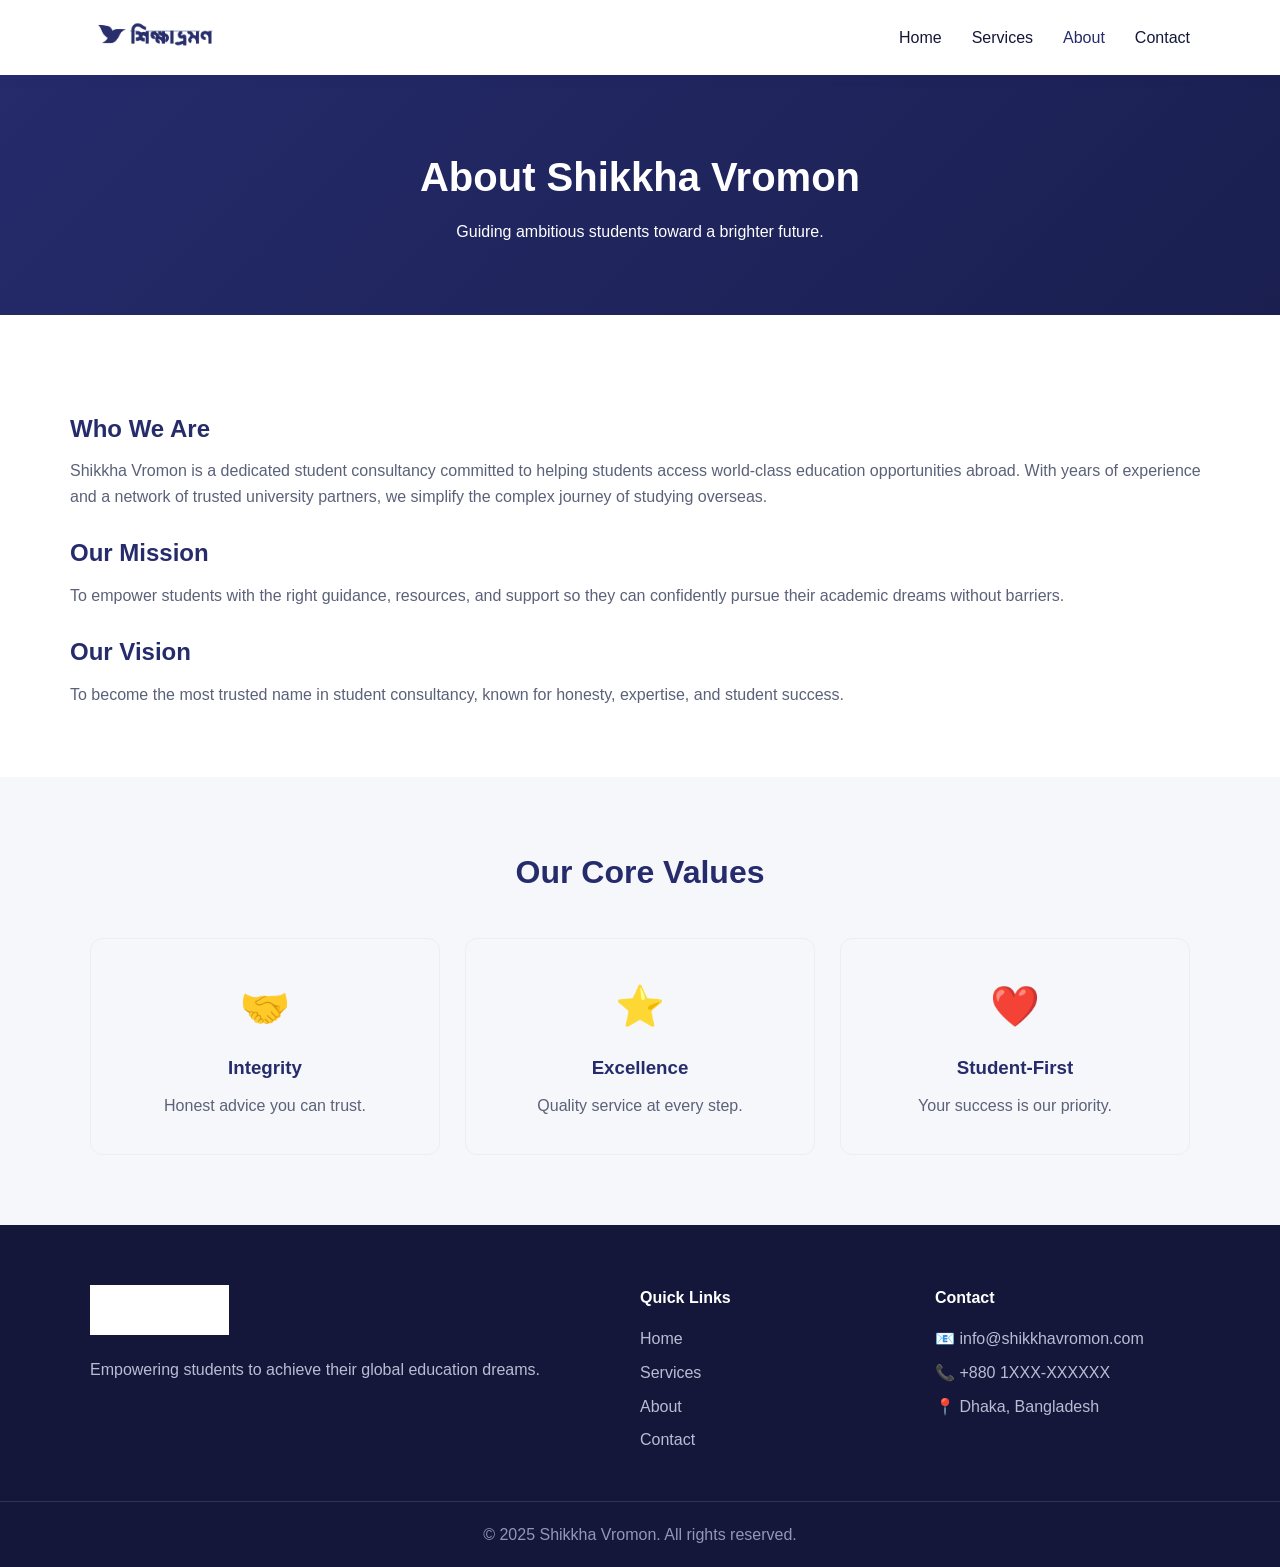
==== about.html @ 09c28247 "Initial commit - Shikkha Vromon website" ====
<!DOCTYPE html>
<html lang="en">
<head>
  <meta charset="UTF-8" />
  <meta name="viewport" content="width=device-width, initial-scale=1.0" />
  <title>About | Shikkha Vromon</title>
  <link rel="stylesheet" href="css/style.css" />
</head>
<body>
  <header class="navbar">
    <div class="container nav-container">
      <a href="index.html" class="logo">
  <img src="images/logo.png" alt="Shikkha Vromon" class="logo-img" />
</a>
      <nav>
        <input type="checkbox" id="nav-toggle" class="nav-toggle" />
        <label for="nav-toggle" class="nav-toggle-label"><span></span></label>
        <ul class="nav-links">
          <li><a href="index.html">Home</a></li>
          <li><a href="services.html">Services</a></li>
          <li><a href="about.html" class="active">About</a></li>
          <li><a href="contact.html">Contact</a></li>
        </ul>
      </nav>
    </div>
  </header>

  <section class="page-header">
    <div class="container">
      <h1>About Shikkha Vromon</h1>
      <p>Guiding ambitious students toward a brighter future.</p>
    </div>
  </section>

  <section class="about-section container">
    <div class="about-text">
      <h2>Who We Are</h2>
      <p>Shikkha Vromon is a dedicated student consultancy committed to helping students access world-class education opportunities abroad. With years of experience and a network of trusted university partners, we simplify the complex journey of studying overseas.</p>
      <h2>Our Mission</h2>
      <p>To empower students with the right guidance, resources, and support so they can confidently pursue their academic dreams without barriers.</p>
      <h2>Our Vision</h2>
      <p>To become the most trusted name in student consultancy, known for honesty, expertise, and student success.</p>
    </div>
  </section>

  <section class="values">
    <div class="container">
      <h2 class="section-title">Our Core Values</h2>
      <div class="features-grid">
        <div class="feature-card"><div class="icon">🤝</div><h3>Integrity</h3><p>Honest advice you can trust.</p></div>
        <div class="feature-card"><div class="icon">⭐</div><h3>Excellence</h3><p>Quality service at every step.</p></div>
        <div class="feature-card"><div class="icon">❤️</div><h3>Student-First</h3><p>Your success is our priority.</p></div>
      </div>
    </div>
  </section>

  <footer class="footer">
    <div class="container footer-grid">
      <div>
       <img src="images/logo.png" alt="Shikkha Vromon" class="footer-logo" />

        <p>Empowering students to achieve their global education dreams.</p>
      </div>
      <div>
        <h4>Quick Links</h4>
        <ul>
          <li><a href="index.html">Home</a></li>
          <li><a href="services.html">Services</a></li>
          <li><a href="about.html">About</a></li>
          <li><a href="contact.html">Contact</a></li>
        </ul>
      </div>
      <div>
        <h4>Contact</h4>
        <p>📧 info@shikkhavromon.com</p>
        <p>📞 +880 1XXX-XXXXXX</p>
        <p>📍 Dhaka, Bangladesh</p>
      </div>
    </div>
    <div class="footer-bottom">
      <p>&copy; 2025 Shikkha Vromon. All rights reserved.</p>
    </div>
  </footer>
</body>
</html>
---- css/style.css ----
:root {
  --primary: #252b6b;        /* your logo navy */
  --primary-dark: #1a1f50;   /* darker shade */
  --primary-light: #353d8f;  /* lighter shade */
  --accent: #f5a623;         /* warm gold accent */
  --dark: #14173a;
  --gray: #5b6178;
  --light: #f6f7fb;
  --white: #ffffff;
}

* { margin: 0; padding: 0; box-sizing: border-box; }

body {
  font-family: 'Segoe UI', Tahoma, sans-serif;
  color: var(--dark);
  line-height: 1.6;
  background: var(--white);
}

.container { max-width: 1140px; margin: 0 auto; padding: 0 20px; }

a { text-decoration: none; color: inherit; }
ul { list-style: none; }

/* Navbar */
.navbar {
  background: var(--white);
  box-shadow: 0 2px 12px rgba(37, 43, 107, 0.08);
  position: sticky; top: 0; z-index: 100;
}
.nav-container { display: flex; justify-content: space-between; align-items: center; height: 75px; }

.logo-img { height: 48px; width: auto; display: block; }
.footer-logo { height: 50px; width: auto; margin-bottom: 15px; filter: brightness(0) invert(1); }

.nav-links { display: flex; gap: 30px; }
.nav-links a { font-weight: 500; transition: color .2s; }
.nav-links a:hover, .nav-links a.active { color: var(--primary); }

.nav-toggle { display: none; }
.nav-toggle-label { display: none; cursor: pointer; }
.nav-toggle-label span,
.nav-toggle-label span::before,
.nav-toggle-label span::after {
  display: block; background: var(--primary); height: 3px; width: 26px; border-radius: 3px; position: relative;
}
.nav-toggle-label span::before, .nav-toggle-label span::after { content: ''; position: absolute; }
.nav-toggle-label span::before { bottom: 8px; }
.nav-toggle-label span::after { top: 8px; }

/* Buttons */
.btn {
  display: inline-block; padding: 12px 28px; border-radius: 8px;
  font-weight: 600; transition: all .25s; cursor: pointer; border: none;
}
.btn-primary { background: var(--accent); color: var(--dark); }
.btn-primary:hover { background: #e0951a; transform: translateY(-2px); }
.btn-outline { border: 2px solid #fff; color: #fff; }
.btn-outline:hover { background: #fff; color: var(--primary); }

/* Hero */
.hero {
  background: linear-gradient(135deg, var(--primary) 0%, var(--primary-dark) 100%);
  color: #fff; padding: 100px 0; text-align: center;
}
.hero h1 { font-size: 2.8rem; margin-bottom: 20px; }
.hero p { font-size: 1.2rem; max-width: 650px; margin: 0 auto 35px; opacity: .95; }
.hero-buttons { display: flex; gap: 16px; justify-content: center; flex-wrap: wrap; }

/* Section title */
.section-title { text-align: center; font-size: 2rem; margin-bottom: 40px; color: var(--primary); }

/* Features */
.features { padding: 80px 0; }
.features-grid { display: grid; grid-template-columns: repeat(auto-fit, minmax(240px, 1fr)); gap: 25px; }
.feature-card {
  background: var(--light); padding: 35px 25px; border-radius: 12px; text-align: center;
  border: 1px solid #eceef5;
  transition: transform .25s, box-shadow .25s;
}
.feature-card:hover { transform: translateY(-6px); box-shadow: 0 12px 30px rgba(37, 43, 107, 0.12); }
.feature-card .icon { font-size: 2.5rem; margin-bottom: 15px; }
.feature-card h3 { margin-bottom: 10px; color: var(--primary); }
.feature-card p { color: var(--gray); }

/* Stats */
.stats { background: var(--primary); color: #fff; padding: 60px 0; }
.stats-grid { display: grid; grid-template-columns: repeat(auto-fit, minmax(150px,1fr)); gap: 30px; text-align: center; }
.stat h3 { font-size: 2.5rem; color: var(--accent); }
.stat p { opacity: .9; }

/* CTA */
.cta { text-align: center; padding: 80px 20px; }
.cta h2 { font-size: 2rem; margin-bottom: 15px; color: var(--primary); }
.cta p { color: var(--gray); margin-bottom: 25px; }

/* Page header */
.page-header {
  background: linear-gradient(135deg, var(--primary) 0%, var(--primary-dark) 100%);
  color: #fff; padding: 70px 0; text-align: center;
}
.page-header h1 { font-size: 2.5rem; margin-bottom: 10px; }

/* About */
.about-section { padding: 70px 0; }
.about-text h2 { color: var(--primary); margin: 25px 0 10px; }
.about-text p { color: var(--gray); }
.values { background: var(--light); padding: 70px 0; }

/* Contact */
.contact-section {
  padding: 70px 0; display: grid; grid-template-columns: 2fr 1fr; gap: 40px;
}
.contact-form { background: var(--light); padding: 35px; border-radius: 12px; border: 1px solid #eceef5; }
.form-group { margin-bottom: 20px; }
.form-group label { display: block; margin-bottom: 6px; font-weight: 500; }
.form-group input, .form-group select, .form-group textarea {
  width: 100%; padding: 12px; border: 1px solid #cbd0e0; border-radius: 8px; font-size: 1rem; font-family: inherit;
}
.form-group input:focus, .form-group textarea:focus, .form-group select:focus {
  outline: none; border-color: var(--primary);
}
.form-status { margin-top: 15px; font-weight: 600; }
.form-status.success { color: #16a34a; }
.form-status.error { color: #dc2626; }
.contact-info { background: var(--primary); color: #fff; padding: 35px; border-radius: 12px; height: fit-content; }
.contact-info h3 { margin-bottom: 18px; }
.contact-info p { margin-bottom: 12px; }

/* Footer */
.footer { background: var(--dark); color: #fff; padding: 60px 0 0; }
.footer-grid { display: grid; grid-template-columns: 2fr 1fr 1fr; gap: 40px; padding-bottom: 40px; }
.footer p { color: #b9bdd4; margin-bottom: 8px; }
.footer h4 { margin-bottom: 16px; color: #fff; }
.footer ul li { margin-bottom: 8px; }
.footer ul li a { color: #b9bdd4; transition: color .2s; }
.footer ul li a:hover { color: var(--accent); }
.footer-bottom { border-top: 1px solid rgba(255,255,255,0.12); text-align: center; padding: 20px; }
.footer-bottom p { color: #9197b8; margin: 0; }

/* Mobile */
@media (max-width: 768px) {
  .nav-toggle-label { display: block; }
  .nav-links {
    position: absolute; top: 75px; left: 0; right: 0;
    background: #fff; flex-direction: column; gap: 0;
    box-shadow: 0 8px 16px rgba(0,0,0,0.1);
    max-height: 0; overflow: hidden; transition: max-height .3s ease;
  }
  .nav-toggle:checked ~ .nav-links { max-height: 320px; }
  .nav-links li { padding: 14px 20px; border-top: 1px solid #f0f1f7; }
  .hero h1 { font-size: 2rem; }
  .hero p { font-size: 1rem; }
  .contact-section { grid-template-columns: 1fr; }
  .footer-grid { grid-template-columns: 1fr; gap: 25px; }
}
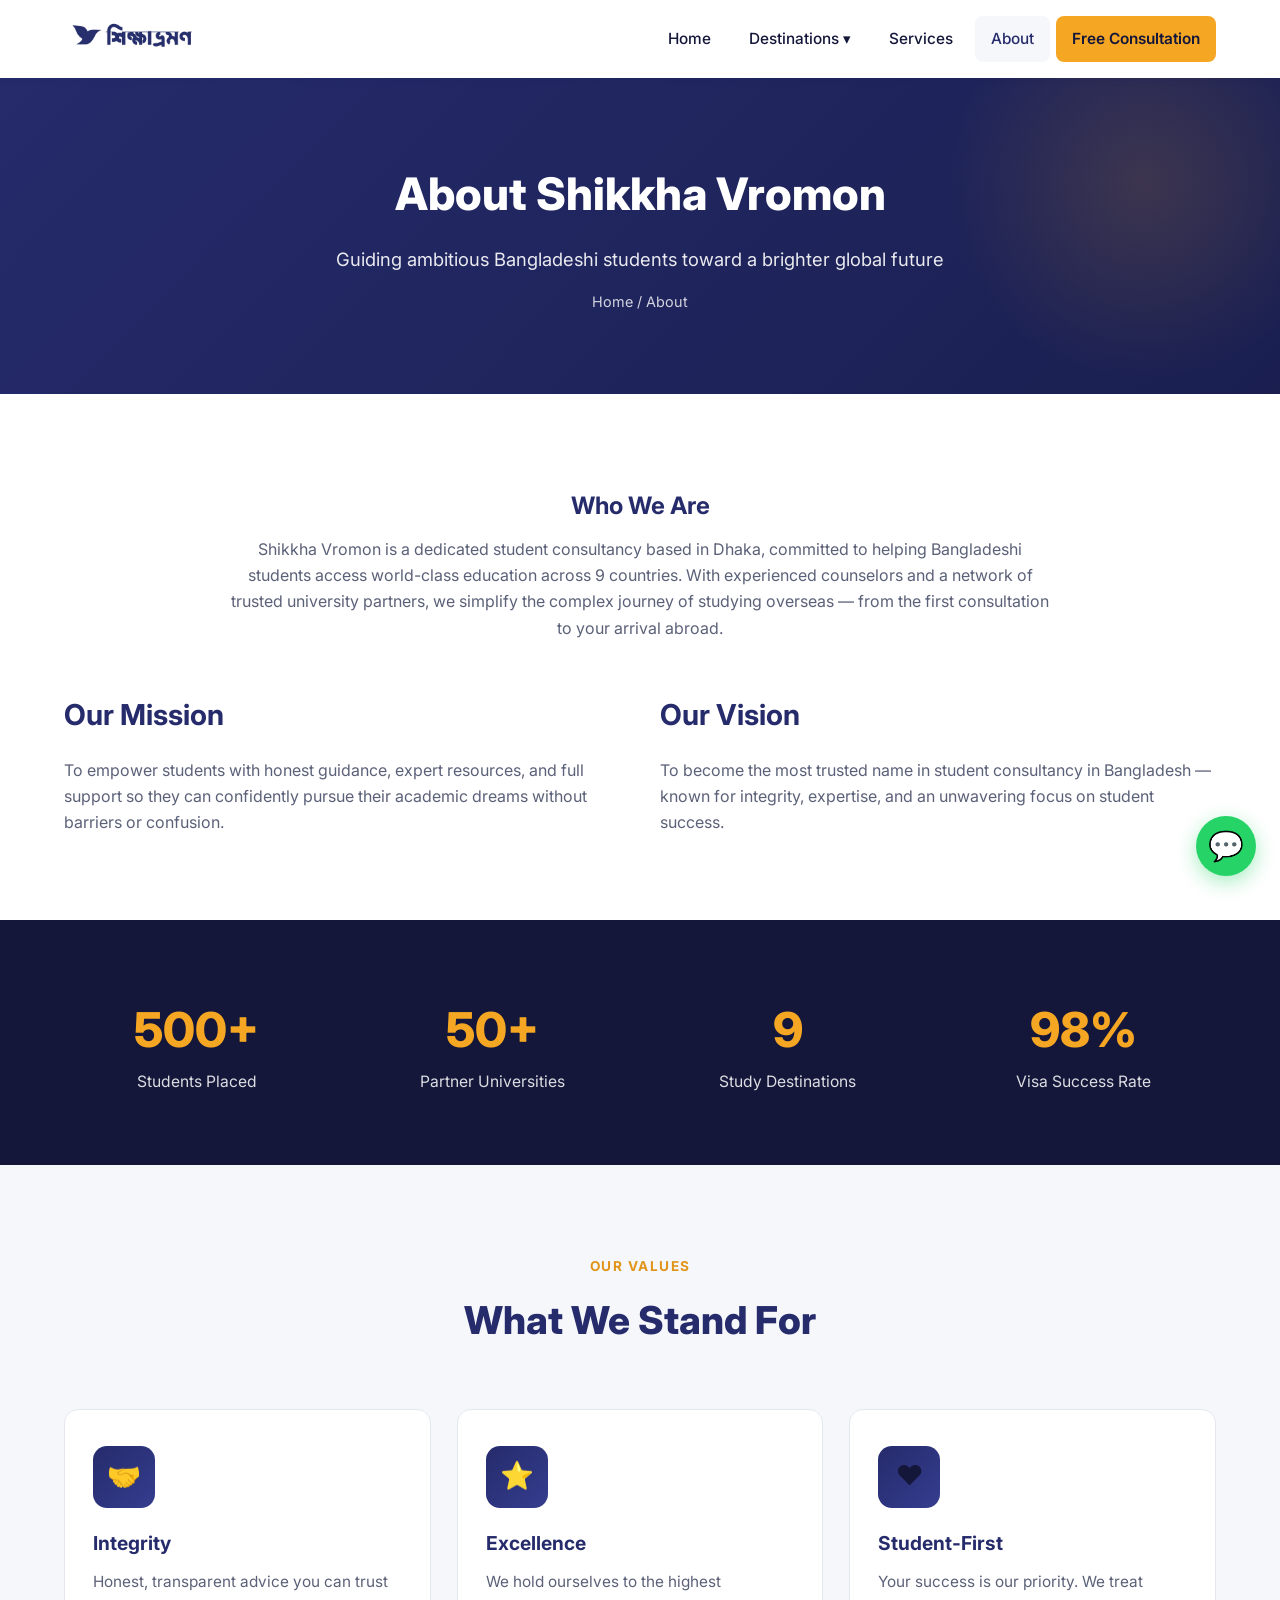
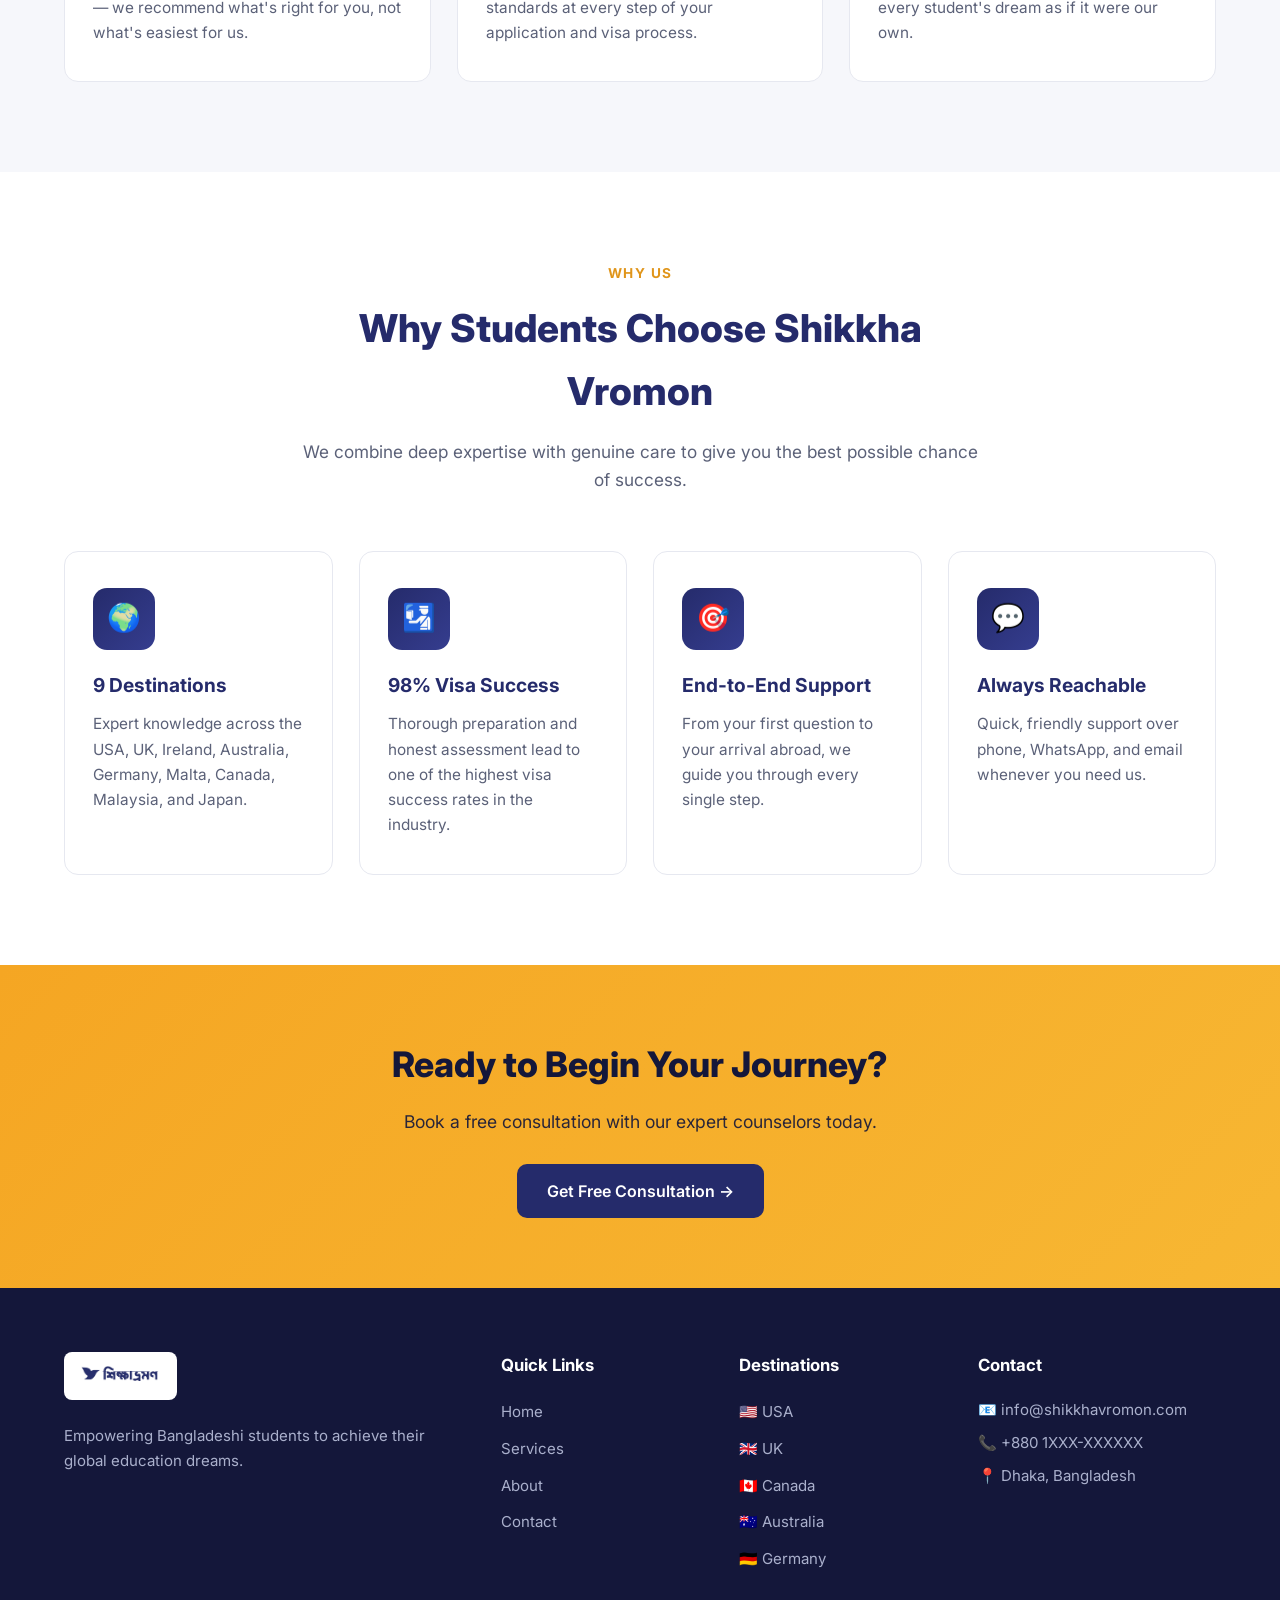
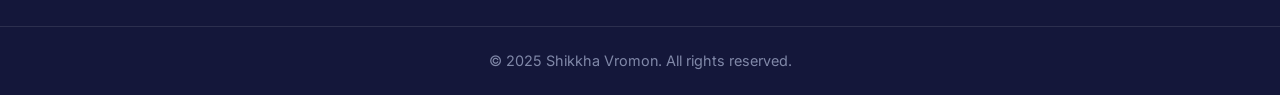
==== commit f74dd276: "Add full multi-country study abroad website" ====
--- a/about.html
+++ b/about.html
@@ -4,22 +4,37 @@
   <meta charset="UTF-8" />
   <meta name="viewport" content="width=device-width, initial-scale=1.0" />
   <title>About | Shikkha Vromon</title>
+  <meta name="description" content="Learn about Shikkha Vromon — a trusted student consultancy in Dhaka helping Bangladeshi students study abroad in 9 countries." />
+  <link rel="preconnect" href="https://fonts.googleapis.com" />
+  <link href="https://fonts.googleapis.com/css2?family=Inter:wght@400;500;600;700;800&display=swap" rel="stylesheet" />
   <link rel="stylesheet" href="css/style.css" />
 </head>
 <body>
   <header class="navbar">
     <div class="container nav-container">
-      <a href="index.html" class="logo">
-  <img src="images/logo.png" alt="Shikkha Vromon" class="logo-img" />
-</a>
+      <a href="index.html" class="logo"><img src="images/logo.png" alt="Shikkha Vromon" class="logo-img" /></a>
       <nav>
         <input type="checkbox" id="nav-toggle" class="nav-toggle" />
         <label for="nav-toggle" class="nav-toggle-label"><span></span></label>
         <ul class="nav-links">
           <li><a href="index.html">Home</a></li>
+          <li class="dropdown">
+            <a href="index.html#destinations">Destinations ▾</a>
+            <div class="dropdown-menu">
+              <a href="usa.html"><span class="flag">🇺🇸</span> United States</a>
+              <a href="uk.html"><span class="flag">🇬🇧</span> United Kingdom</a>
+              <a href="ireland.html"><span class="flag">🇮🇪</span> Ireland</a>
+              <a href="australia.html"><span class="flag">🇦🇺</span> Australia</a>
+              <a href="germany.html"><span class="flag">🇩🇪</span> Germany</a>
+              <a href="malta.html"><span class="flag">🇲🇹</span> Malta</a>
+              <a href="canada.html"><span class="flag">🇨🇦</span> Canada</a>
+              <a href="malaysia.html"><span class="flag">🇲🇾</span> Malaysia</a>
+              <a href="japan.html"><span class="flag">🇯🇵</span> Japan</a>
+            </div>
+          </li>
           <li><a href="services.html">Services</a></li>
           <li><a href="about.html" class="active">About</a></li>
-          <li><a href="contact.html">Contact</a></li>
+          <li><a href="contact.html" class="nav-cta">Free Consultation</a></li>
         </ul>
       </nav>
     </div>
@@ -28,58 +43,86 @@
   <section class="page-header">
     <div class="container">
       <h1>About Shikkha Vromon</h1>
-      <p>Guiding ambitious students toward a brighter future.</p>
+      <p>Guiding ambitious Bangladeshi students toward a brighter global future</p>
+      <div class="breadcrumb"><a href="index.html">Home</a> / About</div>
     </div>
   </section>
 
-  <section class="about-section container">
-    <div class="about-text">
-      <h2>Who We Are</h2>
-      <p>Shikkha Vromon is a dedicated student consultancy committed to helping students access world-class education opportunities abroad. With years of experience and a network of trusted university partners, we simplify the complex journey of studying overseas.</p>
-      <h2>Our Mission</h2>
-      <p>To empower students with the right guidance, resources, and support so they can confidently pursue their academic dreams without barriers.</p>
-      <h2>Our Vision</h2>
-      <p>To become the most trusted name in student consultancy, known for honesty, expertise, and student success.</p>
-    </div>
-  </section>
+  <section class="about-section">
+    <div class="container">
+      <div class="about-text" style="max-width:820px;margin:0 auto;text-align:center">
+        <h2>Who We Are</h2>
+        <p>Shikkha Vromon is a dedicated student consultancy based in Dhaka, committed to helping Bangladeshi students access world-class education across 9 countries. With experienced counselors and a network of trusted university partners, we simplify the complex journey of studying overseas — from the first consultation to your arrival abroad.</p>
+      </div>
 
-  <section class="values">
-    <div class="container">
-      <h2 class="section-title">Our Core Values</h2>
-      <div class="features-grid">
-        <div class="feature-card"><div class="icon">🤝</div><h3>Integrity</h3><p>Honest advice you can trust.</p></div>
-        <div class="feature-card"><div class="icon">⭐</div><h3>Excellence</h3><p>Quality service at every step.</p></div>
-        <div class="feature-card"><div class="icon">❤️</div><h3>Student-First</h3><p>Your success is our priority.</p></div>
+      <div class="info-grid" style="margin-top:50px">
+        <div class="info-block">
+          <h2>Our Mission</h2>
+          <p>To empower students with honest guidance, expert resources, and full support so they can confidently pursue their academic dreams without barriers or confusion.</p>
+        </div>
+        <div class="info-block">
+          <h2>Our Vision</h2>
+          <p>To become the most trusted name in student consultancy in Bangladesh — known for integrity, expertise, and an unwavering focus on student success.</p>
+        </div>
       </div>
     </div>
   </section>
 
+  <section class="stats">
+    <div class="container stats-grid">
+      <div class="stat"><h3>500+</h3><p>Students Placed</p></div>
+      <div class="stat"><h3>50+</h3><p>Partner Universities</p></div>
+      <div class="stat"><h3>9</h3><p>Study Destinations</p></div>
+      <div class="stat"><h3>98%</h3><p>Visa Success Rate</p></div>
+    </div>
+  </section>
+
+  <section class="section-pad values">
+    <div class="container">
+      <div class="section-head">
+        <span class="section-tag">Our Values</span>
+        <h2>What We Stand For</h2>
+      </div>
+      <div class="features-grid">
+        <div class="feature-card"><div class="icon">🤝</div><h3>Integrity</h3><p>Honest, transparent advice you can trust — we recommend what's right for you, not what's easiest for us.</p></div>
+        <div class="feature-card"><div class="icon">⭐</div><h3>Excellence</h3><p>We hold ourselves to the highest standards at every step of your application and visa process.</p></div>
+        <div class="feature-card"><div class="icon">❤️</div><h3>Student-First</h3><p>Your success is our priority. We treat every student's dream as if it were our own.</p></div>
+      </div>
+    </div>
+  </section>
+
+  <section class="section-pad">
+    <div class="container">
+      <div class="section-head">
+        <span class="section-tag">Why Us</span>
+        <h2>Why Students Choose Shikkha Vromon</h2>
+        <p>We combine deep expertise with genuine care to give you the best possible chance of success.</p>
+      </div>
+      <div class="features-grid">
+        <div class="feature-card"><div class="icon">🌍</div><h3>9 Destinations</h3><p>Expert knowledge across the USA, UK, Ireland, Australia, Germany, Malta, Canada, Malaysia, and Japan.</p></div>
+        <div class="feature-card"><div class="icon">🛂</div><h3>98% Visa Success</h3><p>Thorough preparation and honest assessment lead to one of the highest visa success rates in the industry.</p></div>
+        <div class="feature-card"><div class="icon">🎯</div><h3>End-to-End Support</h3><p>From your first question to your arrival abroad, we guide you through every single step.</p></div>
+        <div class="feature-card"><div class="icon">💬</div><h3>Always Reachable</h3><p>Quick, friendly support over phone, WhatsApp, and email whenever you need us.</p></div>
+      </div>
+    </div>
+  </section>
+
+  <section class="cta-banner">
+    <h2>Ready to Begin Your Journey?</h2>
+    <p>Book a free consultation with our expert counselors today.</p>
+    <a href="contact.html" class="btn btn-dark">Get Free Consultation →</a>
+  </section>
+
   <footer class="footer">
     <div class="container footer-grid">
-      <div>
-       <img src="images/logo.png" alt="Shikkha Vromon" class="footer-logo" />
-
-        <p>Empowering students to achieve their global education dreams.</p>
-      </div>
-      <div>
-        <h4>Quick Links</h4>
-        <ul>
-          <li><a href="index.html">Home</a></li>
-          <li><a href="services.html">Services</a></li>
-          <li><a href="about.html">About</a></li>
-          <li><a href="contact.html">Contact</a></li>
-        </ul>
-      </div>
-      <div>
-        <h4>Contact</h4>
-        <p>📧 info@shikkhavromon.com</p>
-        <p>📞 +880 1XXX-XXXXXX</p>
-        <p>📍 Dhaka, Bangladesh</p>
-      </div>
+      <div><img src="images/logo.png" alt="Shikkha Vromon" class="footer-logo" /><p>Empowering Bangladeshi students to achieve their global education dreams.</p></div>
+      <div><h4>Quick Links</h4><ul><li><a href="index.html">Home</a></li><li><a href="services.html">Services</a></li><li><a href="about.html">About</a></li><li><a href="contact.html">Contact</a></li></ul></div>
+      <div><h4>Destinations</h4><ul><li><a href="usa.html">🇺🇸 USA</a></li><li><a href="uk.html">🇬🇧 UK</a></li><li><a href="canada.html">🇨🇦 Canada</a></li><li><a href="australia.html">🇦🇺 Australia</a></li><li><a href="germany.html">🇩🇪 Germany</a></li></ul></div>
+      <div><h4>Contact</h4><p>📧 info@shikkhavromon.com</p><p>📞 +880 1XXX-XXXXXX</p><p>📍 Dhaka, Bangladesh</p></div>
     </div>
-    <div class="footer-bottom">
-      <p>&copy; 2025 Shikkha Vromon. All rights reserved.</p>
-    </div>
+    <div class="footer-bottom"><p>&copy; 2025 Shikkha Vromon. All rights reserved.</p></div>
   </footer>
+  <a href="https://wa.me/8801XXXXXXXXX" class="wa-float" target="_blank" aria-label="WhatsApp">💬</a>
+  <script src="js/main.js"></script>
 </body>
 </html>
--- a/css/style.css
+++ b/css/style.css
@@ -1,157 +1,319 @@
 :root {
-  --primary: #252b6b;        /* your logo navy */
-  --primary-dark: #1a1f50;   /* darker shade */
-  --primary-light: #353d8f;  /* lighter shade */
-  --accent: #f5a623;         /* warm gold accent */
+  --primary: #252b6b;
+  --primary-dark: #1a1f50;
+  --primary-light: #353d8f;
+  --accent: #f5a623;
+  --accent-dark: #e0951a;
   --dark: #14173a;
   --gray: #5b6178;
+  --gray-light: #8b91a8;
   --light: #f6f7fb;
+  --border: #e6e8f0;
   --white: #ffffff;
+  --shadow-sm: 0 2px 8px rgba(37,43,107,0.06);
+  --shadow-md: 0 8px 24px rgba(37,43,107,0.10);
+  --shadow-lg: 0 16px 48px rgba(37,43,107,0.16);
+  --radius: 14px;
 }
 
 * { margin: 0; padding: 0; box-sizing: border-box; }
 
+html { scroll-behavior: smooth; }
+
 body {
-  font-family: 'Segoe UI', Tahoma, sans-serif;
+  font-family: 'Inter', 'Segoe UI', Tahoma, sans-serif;
   color: var(--dark);
-  line-height: 1.6;
+  line-height: 1.65;
   background: var(--white);
-}
-
-.container { max-width: 1140px; margin: 0 auto; padding: 0 20px; }
-
+  overflow-x: hidden;
+}
+
+.container { max-width: 1200px; margin: 0 auto; padding: 0 24px; }
 a { text-decoration: none; color: inherit; }
 ul { list-style: none; }
-
-/* Navbar */
+img { max-width: 100%; }
+
+/* ===== Navbar ===== */
 .navbar {
-  background: var(--white);
-  box-shadow: 0 2px 12px rgba(37, 43, 107, 0.08);
-  position: sticky; top: 0; z-index: 100;
-}
-.nav-container { display: flex; justify-content: space-between; align-items: center; height: 75px; }
-
-.logo-img { height: 48px; width: auto; display: block; }
-.footer-logo { height: 50px; width: auto; margin-bottom: 15px; filter: brightness(0) invert(1); }
-
-.nav-links { display: flex; gap: 30px; }
-.nav-links a { font-weight: 500; transition: color .2s; }
-.nav-links a:hover, .nav-links a.active { color: var(--primary); }
+  background: rgba(255,255,255,0.95);
+  backdrop-filter: blur(10px);
+  box-shadow: var(--shadow-sm);
+  position: sticky; top: 0; z-index: 1000;
+  transition: box-shadow .3s;
+}
+.nav-container { display: flex; justify-content: space-between; align-items: center; height: 78px; }
+.logo-img { height: 50px; width: auto; display: block; }
+
+.nav-links { display: flex; gap: 6px; align-items: center; }
+.nav-links > li > a {
+  font-weight: 500; font-size: .96rem; padding: 10px 16px; border-radius: 8px;
+  transition: all .2s; display: block;
+}
+.nav-links > li > a:hover, .nav-links > li > a.active { color: var(--primary); background: var(--light); }
+.nav-cta { background: var(--accent) !important; color: var(--dark) !important; font-weight: 600 !important; }
+.nav-cta:hover { background: var(--accent-dark) !important; }
+
+/* Dropdown */
+.dropdown { position: relative; }
+.dropdown-menu {
+  position: absolute; top: 130%; left: 0; background: #fff;
+  min-width: 220px; box-shadow: var(--shadow-md); border-radius: 12px;
+  padding: 10px; opacity: 0; visibility: hidden; transform: translateY(10px);
+  transition: all .25s; border: 1px solid var(--border);
+}
+.dropdown:hover .dropdown-menu { opacity: 1; visibility: visible; transform: translateY(0); }
+.dropdown-menu a {
+  display: flex; align-items: center; gap: 10px; padding: 9px 12px;
+  border-radius: 8px; font-size: .92rem; transition: background .2s;
+}
+.dropdown-menu a:hover { background: var(--light); color: var(--primary); }
+.dropdown-menu .flag { font-size: 1.2rem; }
 
 .nav-toggle { display: none; }
-.nav-toggle-label { display: none; cursor: pointer; }
+.nav-toggle-label { display: none; cursor: pointer; padding: 8px; }
 .nav-toggle-label span,
 .nav-toggle-label span::before,
 .nav-toggle-label span::after {
-  display: block; background: var(--primary); height: 3px; width: 26px; border-radius: 3px; position: relative;
+  display: block; background: var(--primary); height: 3px; width: 26px; border-radius: 3px; position: relative; transition: .3s;
 }
 .nav-toggle-label span::before, .nav-toggle-label span::after { content: ''; position: absolute; }
 .nav-toggle-label span::before { bottom: 8px; }
 .nav-toggle-label span::after { top: 8px; }
 
-/* Buttons */
+/* ===== Buttons ===== */
 .btn {
-  display: inline-block; padding: 12px 28px; border-radius: 8px;
-  font-weight: 600; transition: all .25s; cursor: pointer; border: none;
-}
-.btn-primary { background: var(--accent); color: var(--dark); }
-.btn-primary:hover { background: #e0951a; transform: translateY(-2px); }
-.btn-outline { border: 2px solid #fff; color: #fff; }
-.btn-outline:hover { background: #fff; color: var(--primary); }
-
-/* Hero */
+  display: inline-flex; align-items: center; gap: 8px; padding: 14px 30px;
+  border-radius: 10px; font-weight: 600; font-size: 1rem; transition: all .25s;
+  cursor: pointer; border: none;
+}
+.btn-primary { background: var(--accent); color: var(--dark); box-shadow: 0 4px 14px rgba(245,166,35,0.35); }
+.btn-primary:hover { background: var(--accent-dark); transform: translateY(-2px); box-shadow: 0 6px 20px rgba(245,166,35,0.45); }
+.btn-outline { border: 2px solid rgba(255,255,255,0.7); color: #fff; }
+.btn-outline:hover { background: #fff; color: var(--primary); border-color: #fff; }
+.btn-dark { background: var(--primary); color: #fff; }
+.btn-dark:hover { background: var(--primary-dark); transform: translateY(-2px); }
+
+/* ===== Hero ===== */
 .hero {
-  background: linear-gradient(135deg, var(--primary) 0%, var(--primary-dark) 100%);
-  color: #fff; padding: 100px 0; text-align: center;
-}
-.hero h1 { font-size: 2.8rem; margin-bottom: 20px; }
-.hero p { font-size: 1.2rem; max-width: 650px; margin: 0 auto 35px; opacity: .95; }
-.hero-buttons { display: flex; gap: 16px; justify-content: center; flex-wrap: wrap; }
-
-/* Section title */
-.section-title { text-align: center; font-size: 2rem; margin-bottom: 40px; color: var(--primary); }
-
-/* Features */
-.features { padding: 80px 0; }
-.features-grid { display: grid; grid-template-columns: repeat(auto-fit, minmax(240px, 1fr)); gap: 25px; }
+  background: linear-gradient(135deg, var(--primary) 0%, var(--primary-dark) 60%, #0e1230 100%);
+  color: #fff; padding: 110px 0 120px; position: relative; overflow: hidden;
+}
+.hero::before {
+  content: ''; position: absolute; top: -20%; right: -10%; width: 600px; height: 600px;
+  background: radial-gradient(circle, rgba(245,166,35,0.15) 0%, transparent 70%); border-radius: 50%;
+}
+.hero-content { position: relative; z-index: 2; max-width: 760px; }
+.hero-badge {
+  display: inline-block; background: rgba(255,255,255,0.12); border: 1px solid rgba(255,255,255,0.2);
+  padding: 7px 18px; border-radius: 50px; font-size: .85rem; margin-bottom: 24px; font-weight: 500;
+}
+.hero h1 { font-size: 3.2rem; line-height: 1.15; margin-bottom: 22px; font-weight: 800; }
+.hero h1 span { color: var(--accent); }
+.hero p { font-size: 1.2rem; margin-bottom: 36px; opacity: .92; max-width: 620px; }
+.hero-buttons { display: flex; gap: 16px; flex-wrap: wrap; }
+.hero-trust { margin-top: 40px; display: flex; gap: 30px; flex-wrap: wrap; opacity: .85; font-size: .9rem; }
+.hero-trust span { display: flex; align-items: center; gap: 8px; }
+
+/* ===== Section basics ===== */
+section { scroll-margin-top: 90px; }
+.section-pad { padding: 90px 0; }
+.section-head { text-align: center; max-width: 680px; margin: 0 auto 56px; }
+.section-tag {
+  color: var(--accent-dark); font-weight: 700; font-size: .85rem; letter-spacing: 1.5px;
+  text-transform: uppercase; margin-bottom: 12px; display: block;
+}
+.section-head h2 { font-size: 2.4rem; color: var(--primary); margin-bottom: 14px; font-weight: 800; }
+.section-head p { color: var(--gray); font-size: 1.08rem; }
+
+/* ===== Countries grid ===== */
+.countries { background: var(--light); }
+.countries-grid { display: grid; grid-template-columns: repeat(auto-fill, minmax(260px,1fr)); gap: 24px; }
+.country-card {
+  background: #fff; border-radius: var(--radius); padding: 28px; border: 1px solid var(--border);
+  transition: all .3s; position: relative; overflow: hidden;
+}
+.country-card::after {
+  content: ''; position: absolute; bottom: 0; left: 0; height: 4px; width: 0;
+  background: var(--accent); transition: width .3s;
+}
+.country-card:hover { transform: translateY(-8px); box-shadow: var(--shadow-lg); border-color: transparent; }
+.country-card:hover::after { width: 100%; }
+.country-flag { font-size: 3rem; margin-bottom: 16px; display: block; }
+.country-card h3 { font-size: 1.35rem; color: var(--primary); margin-bottom: 8px; }
+.country-card .tagline { color: var(--gray); font-size: .95rem; margin-bottom: 18px; }
+.country-meta { display: flex; flex-direction: column; gap: 8px; margin-bottom: 20px; }
+.country-meta span { font-size: .88rem; color: var(--gray); display: flex; gap: 8px; align-items: center; }
+.country-meta strong { color: var(--dark); }
+.country-link { color: var(--primary); font-weight: 600; font-size: .92rem; display: inline-flex; gap: 6px; align-items: center; transition: gap .2s; }
+.country-card:hover .country-link { gap: 12px; }
+
+/* ===== Features ===== */
+.features-grid { display: grid; grid-template-columns: repeat(auto-fit, minmax(250px,1fr)); gap: 26px; }
 .feature-card {
-  background: var(--light); padding: 35px 25px; border-radius: 12px; text-align: center;
-  border: 1px solid #eceef5;
-  transition: transform .25s, box-shadow .25s;
-}
-.feature-card:hover { transform: translateY(-6px); box-shadow: 0 12px 30px rgba(37, 43, 107, 0.12); }
-.feature-card .icon { font-size: 2.5rem; margin-bottom: 15px; }
-.feature-card h3 { margin-bottom: 10px; color: var(--primary); }
-.feature-card p { color: var(--gray); }
-
-/* Stats */
-.stats { background: var(--primary); color: #fff; padding: 60px 0; }
+  background: #fff; padding: 36px 28px; border-radius: var(--radius); text-align: left;
+  border: 1px solid var(--border); transition: all .3s;
+}
+.feature-card:hover { transform: translateY(-6px); box-shadow: var(--shadow-md); }
+.feature-card .icon {
+  width: 62px; height: 62px; background: linear-gradient(135deg, var(--primary), var(--primary-light));
+  border-radius: 14px; display: flex; align-items: center; justify-content: center;
+  font-size: 1.7rem; margin-bottom: 20px;
+}
+.feature-card h3 { margin-bottom: 10px; color: var(--primary); font-size: 1.2rem; }
+.feature-card p { color: var(--gray); font-size: .96rem; }
+
+/* ===== Process / Steps ===== */
+.process { background: var(--primary); color: #fff; }
+.process .section-head h2 { color: #fff; }
+.process .section-head p { color: rgba(255,255,255,0.8); }
+.steps { display: grid; grid-template-columns: repeat(auto-fit, minmax(220px,1fr)); gap: 24px; }
+.step {
+  background: rgba(255,255,255,0.06); border: 1px solid rgba(255,255,255,0.12);
+  border-radius: var(--radius); padding: 30px 24px; position: relative;
+}
+.step-num {
+  width: 44px; height: 44px; background: var(--accent); color: var(--dark);
+  border-radius: 50%; display: flex; align-items: center; justify-content: center;
+  font-weight: 800; font-size: 1.1rem; margin-bottom: 18px;
+}
+.step h3 { margin-bottom: 10px; font-size: 1.15rem; }
+.step p { color: rgba(255,255,255,0.8); font-size: .94rem; }
+
+/* ===== Stats ===== */
+.stats { background: var(--dark); color: #fff; padding: 70px 0; }
 .stats-grid { display: grid; grid-template-columns: repeat(auto-fit, minmax(150px,1fr)); gap: 30px; text-align: center; }
-.stat h3 { font-size: 2.5rem; color: var(--accent); }
-.stat p { opacity: .9; }
-
-/* CTA */
-.cta { text-align: center; padding: 80px 20px; }
-.cta h2 { font-size: 2rem; margin-bottom: 15px; color: var(--primary); }
-.cta p { color: var(--gray); margin-bottom: 25px; }
-
-/* Page header */
-.page-header {
-  background: linear-gradient(135deg, var(--primary) 0%, var(--primary-dark) 100%);
-  color: #fff; padding: 70px 0; text-align: center;
-}
-.page-header h1 { font-size: 2.5rem; margin-bottom: 10px; }
-
-/* About */
+.stat h3 { font-size: 3rem; color: var(--accent); font-weight: 800; }
+.stat p { opacity: .85; font-size: .98rem; }
+
+/* ===== Services ===== */
+.services-grid { display: grid; grid-template-columns: repeat(auto-fit, minmax(280px,1fr)); gap: 24px; }
+.service-card {
+  background: #fff; border: 1px solid var(--border); border-radius: var(--radius); padding: 32px;
+  transition: all .3s; display: flex; flex-direction: column; gap: 14px;
+}
+.service-card:hover { box-shadow: var(--shadow-md); transform: translateY(-5px); }
+.service-card .icon { font-size: 2.2rem; }
+.service-card h3 { color: var(--primary); font-size: 1.25rem; }
+.service-card p { color: var(--gray); font-size: .96rem; }
+.service-card ul { margin-top: 6px; }
+.service-card ul li { color: var(--gray); font-size: .9rem; padding: 4px 0 4px 24px; position: relative; }
+.service-card ul li::before { content: '✓'; position: absolute; left: 0; color: var(--accent-dark); font-weight: 700; }
+
+/* ===== Testimonials ===== */
+.testimonials { background: var(--light); }
+.testi-grid { display: grid; grid-template-columns: repeat(auto-fit, minmax(300px,1fr)); gap: 24px; }
+.testi-card { background: #fff; border-radius: var(--radius); padding: 32px; border: 1px solid var(--border); box-shadow: var(--shadow-sm); }
+.testi-stars { color: var(--accent); margin-bottom: 14px; font-size: 1.05rem; }
+.testi-card p { color: var(--dark); font-style: italic; margin-bottom: 20px; }
+.testi-author { display: flex; align-items: center; gap: 14px; }
+.testi-avatar { width: 50px; height: 50px; border-radius: 50%; background: linear-gradient(135deg,var(--primary),var(--accent)); color:#fff; display:flex; align-items:center; justify-content:center; font-weight:700; font-size:1.1rem; }
+.testi-author h4 { font-size: 1rem; color: var(--primary); }
+.testi-author span { font-size: .85rem; color: var(--gray); }
+
+/* ===== FAQ ===== */
+.faq-wrap { max-width: 820px; margin: 0 auto; }
+.faq-item { background: #fff; border: 1px solid var(--border); border-radius: 12px; margin-bottom: 14px; overflow: hidden; }
+.faq-q { padding: 20px 24px; cursor: pointer; font-weight: 600; color: var(--primary); display: flex; justify-content: space-between; align-items: center; list-style: none; }
+.faq-q::-webkit-details-marker { display: none; }
+.faq-q::after { content: '+'; font-size: 1.5rem; color: var(--accent-dark); transition: transform .2s; }
+.faq-item[open] .faq-q::after { transform: rotate(45deg); }
+.faq-a { padding: 0 24px 22px; color: var(--gray); }
+
+/* ===== CTA banner ===== */
+.cta-banner { background: linear-gradient(135deg, var(--accent) 0%, #f7b733 100%); color: var(--dark); text-align: center; padding: 70px 24px; border-radius: 0; }
+.cta-banner h2 { font-size: 2.2rem; margin-bottom: 14px; font-weight: 800; }
+.cta-banner p { font-size: 1.1rem; margin-bottom: 28px; opacity: .9; }
+
+/* ===== Page header ===== */
+.page-header { background: linear-gradient(135deg, var(--primary) 0%, var(--primary-dark) 100%); color: #fff; padding: 80px 0; text-align: center; position: relative; overflow: hidden; }
+.page-header::before { content:''; position:absolute; top:-30%; right:-5%; width:400px; height:400px; background: radial-gradient(circle, rgba(245,166,35,0.15), transparent 70%); border-radius:50%; }
+.page-header h1 { font-size: 2.8rem; margin-bottom: 12px; font-weight: 800; position: relative; }
+.page-header p { font-size: 1.15rem; opacity: .9; position: relative; }
+.breadcrumb { margin-top: 16px; font-size: .9rem; opacity: .8; position: relative; }
+.breadcrumb a:hover { color: var(--accent); }
+
+/* ===== Country detail page ===== */
+.country-hero { padding: 70px 0; }
+.country-hero .flag-big { font-size: 5rem; margin-bottom: 16px; }
+.info-section { padding: 70px 0; }
+.info-grid { display: grid; grid-template-columns: 1fr 1fr; gap: 40px; align-items: start; }
+.info-block h2 { color: var(--primary); font-size: 1.8rem; margin-bottom: 18px; }
+.info-block h3 { color: var(--primary); font-size: 1.2rem; margin: 24px 0 12px; }
+.info-block p { color: var(--gray); margin-bottom: 14px; }
+.doc-list li, .req-list li { padding: 10px 0 10px 30px; position: relative; color: var(--dark); border-bottom: 1px solid var(--border); }
+.doc-list li::before { content: '📄'; position: absolute; left: 0; }
+.req-list li::before { content: '✓'; position: absolute; left: 0; color: var(--accent-dark); font-weight: 700; }
+.highlight-box { background: var(--light); border-left: 4px solid var(--accent); border-radius: 8px; padding: 24px; margin: 20px 0; }
+.highlight-box strong { color: var(--primary); }
+
+.fact-cards { display: grid; grid-template-columns: repeat(auto-fit,minmax(180px,1fr)); gap: 18px; margin: 30px 0; }
+.fact-card { background:#fff; border:1px solid var(--border); border-radius:12px; padding:22px; text-align:center; }
+.fact-card .fc-icon { font-size:1.8rem; margin-bottom:8px; }
+.fact-card .fc-label { font-size:.82rem; color:var(--gray); text-transform:uppercase; letter-spacing:.5px; }
+.fact-card .fc-value { font-size:1.15rem; font-weight:700; color:var(--primary); margin-top:4px; }
+
+.timeline { position: relative; padding-left: 32px; margin: 24px 0; }
+.timeline::before { content:''; position:absolute; left:8px; top:6px; bottom:6px; width:2px; background:var(--border); }
+.timeline-item { position: relative; padding-bottom: 26px; }
+.timeline-item::before { content:''; position:absolute; left:-31px; top:4px; width:16px; height:16px; border-radius:50%; background:var(--accent); border:3px solid #fff; box-shadow:0 0 0 2px var(--accent); }
+.timeline-item h4 { color: var(--primary); margin-bottom: 4px; }
+.timeline-item p { color: var(--gray); font-size:.94rem; margin:0; }
+.timeline-item .tl-time { font-size:.82rem; color:var(--accent-dark); font-weight:600; }
+
+/* ===== About ===== */
 .about-section { padding: 70px 0; }
-.about-text h2 { color: var(--primary); margin: 25px 0 10px; }
+.about-grid { display: grid; grid-template-columns: 1fr 1fr; gap: 50px; align-items: center; }
+.about-text h2 { color: var(--primary); margin: 22px 0 10px; }
 .about-text p { color: var(--gray); }
-.values { background: var(--light); padding: 70px 0; }
-
-/* Contact */
-.contact-section {
-  padding: 70px 0; display: grid; grid-template-columns: 2fr 1fr; gap: 40px;
-}
-.contact-form { background: var(--light); padding: 35px; border-radius: 12px; border: 1px solid #eceef5; }
+.values { background: var(--light); }
+
+/* ===== Contact ===== */
+.contact-section { padding: 70px 0; display: grid; grid-template-columns: 1.6fr 1fr; gap: 40px; }
+.contact-form { background: #fff; padding: 38px; border-radius: var(--radius); border: 1px solid var(--border); box-shadow: var(--shadow-sm); }
+.form-row { display: grid; grid-template-columns: 1fr 1fr; gap: 18px; }
 .form-group { margin-bottom: 20px; }
-.form-group label { display: block; margin-bottom: 6px; font-weight: 500; }
+.form-group label { display: block; margin-bottom: 7px; font-weight: 500; font-size: .92rem; }
 .form-group input, .form-group select, .form-group textarea {
-  width: 100%; padding: 12px; border: 1px solid #cbd0e0; border-radius: 8px; font-size: 1rem; font-family: inherit;
-}
-.form-group input:focus, .form-group textarea:focus, .form-group select:focus {
-  outline: none; border-color: var(--primary);
-}
+  width: 100%; padding: 13px 14px; border: 1px solid var(--border); border-radius: 9px; font-size: .98rem; font-family: inherit; transition: border .2s;
+}
+.form-group input:focus, .form-group textarea:focus, .form-group select:focus { outline: none; border-color: var(--primary); box-shadow: 0 0 0 3px rgba(37,43,107,0.08); }
 .form-status { margin-top: 15px; font-weight: 600; }
 .form-status.success { color: #16a34a; }
 .form-status.error { color: #dc2626; }
-.contact-info { background: var(--primary); color: #fff; padding: 35px; border-radius: 12px; height: fit-content; }
-.contact-info h3 { margin-bottom: 18px; }
-.contact-info p { margin-bottom: 12px; }
-
-/* Footer */
-.footer { background: var(--dark); color: #fff; padding: 60px 0 0; }
-.footer-grid { display: grid; grid-template-columns: 2fr 1fr 1fr; gap: 40px; padding-bottom: 40px; }
-.footer p { color: #b9bdd4; margin-bottom: 8px; }
-.footer h4 { margin-bottom: 16px; color: #fff; }
-.footer ul li { margin-bottom: 8px; }
-.footer ul li a { color: #b9bdd4; transition: color .2s; }
+.contact-info { background: linear-gradient(135deg,var(--primary),var(--primary-dark)); color: #fff; padding: 38px; border-radius: var(--radius); height: fit-content; }
+.contact-info h3 { margin-bottom: 20px; font-size: 1.3rem; }
+.contact-info .ci-item { display: flex; gap: 14px; margin-bottom: 22px; align-items: flex-start; }
+.contact-info .ci-icon { font-size: 1.3rem; }
+.contact-info .ci-item strong { display:block; margin-bottom:2px; }
+.contact-info .ci-item span { opacity:.85; font-size:.92rem; }
+
+/* ===== Footer ===== */
+.footer { background: var(--dark); color: #fff; padding: 64px 0 0; }
+.footer-grid { display: grid; grid-template-columns: 2fr 1fr 1fr 1.2fr; gap: 40px; padding-bottom: 44px; }
+.footer-logo { height: 48px; margin-bottom: 16px; background: #fff; padding: 8px 12px; border-radius: 8px; display: inline-block; }
+.footer p { color: #aab0cc; margin-bottom: 8px; font-size: .94rem; }
+.footer h4 { margin-bottom: 18px; color: #fff; font-size: 1.05rem; }
+.footer ul li { margin-bottom: 10px; }
+.footer ul li a { color: #aab0cc; transition: color .2s; font-size: .94rem; }
 .footer ul li a:hover { color: var(--accent); }
-.footer-bottom { border-top: 1px solid rgba(255,255,255,0.12); text-align: center; padding: 20px; }
-.footer-bottom p { color: #9197b8; margin: 0; }
-
-/* Mobile */
+.footer-bottom { border-top: 1px solid rgba(255,255,255,0.1); text-align: center; padding: 22px; }
+.footer-bottom p { color: #8088a8; margin: 0; font-size: .9rem; }
+
+/* ===== WhatsApp float ===== */
+.wa-float { position: fixed; bottom: 24px; right: 24px; width: 60px; height: 60px; background: #25d366; border-radius: 50%; display: flex; align-items: center; justify-content: center; box-shadow: 0 6px 20px rgba(37,211,102,0.4); z-index: 999; font-size: 1.8rem; transition: transform .2s; }
+.wa-float:hover { transform: scale(1.1); }
+
+/* ===== Animations ===== */
+.reveal { opacity: 0; transform: translateY(30px); transition: all .7s ease; }
+.reveal.visible { opacity: 1; transform: translateY(0); }
+
+/* ===== Mobile ===== */
+@media (max-width: 900px) {
+  .info-grid, .about-grid, .contact-section { grid-template-columns: 1fr; }
+  .footer-grid { grid-template-columns: 1fr 1fr; }
+}
 @media (max-width: 768px) {
   .nav-toggle-label { display: block; }
   .nav-links {
-    position: absolute; top: 75px; left: 0; right: 0;
-    background: #fff; flex-direction: column; gap: 0;
-    box-shadow: 0 8px 16px rgba(0,0,0,0.1);
-    max-height: 0; overflow: hidden; transition: max-height .3s ease;
-  }
-  .nav-toggle:checked ~ .nav-links { max-height: 320px; }
-  .nav-links li { padding: 14px 20px; border-top: 1px solid #f0f1f7; }
-  .hero h1 { font-size: 2rem; }
-  .hero p { font-size: 1rem; }
-  .contact-section { grid-template-columns: 1fr; }
-  .footer-grid { grid-template-columns: 1fr; gap: 25px; }
-}
+    position: absolute; top: 78px; left: 0; right: 0; background: #fff;
+    flex-direction: column; gap: 0; box
